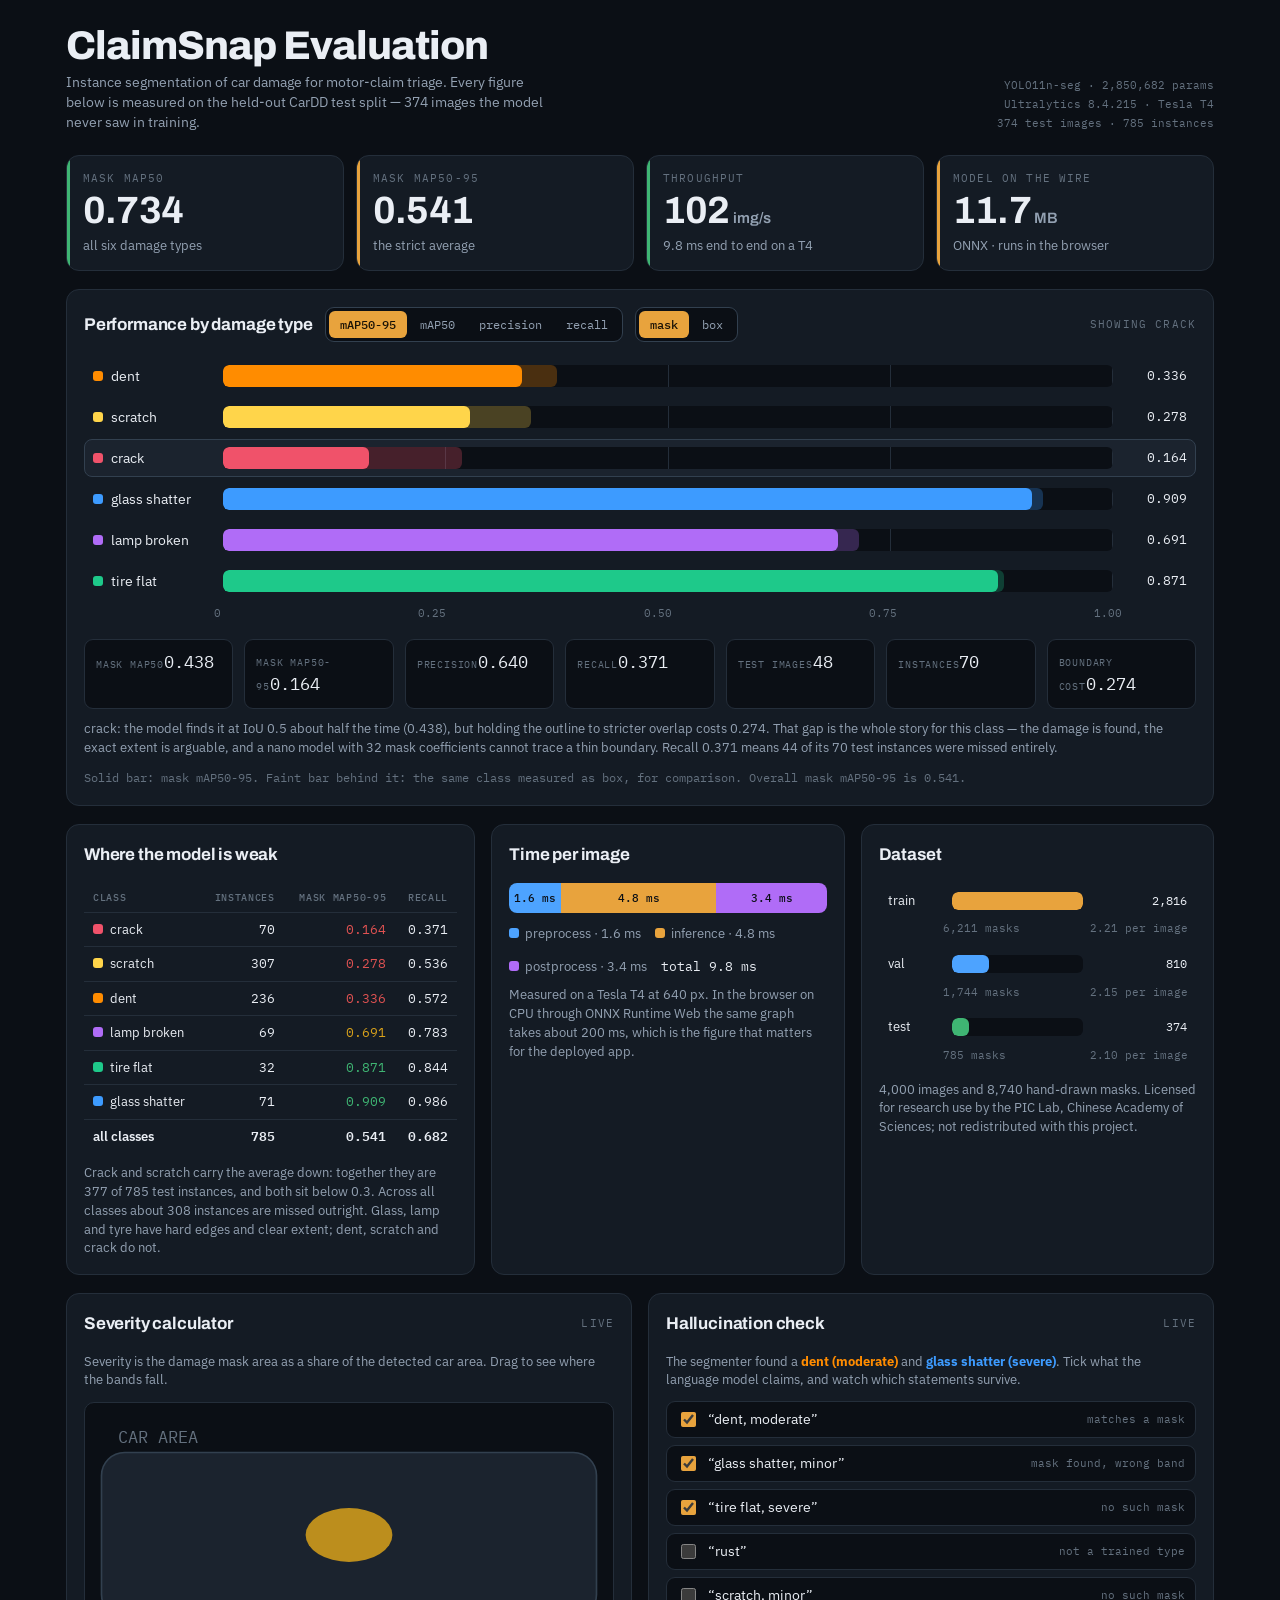
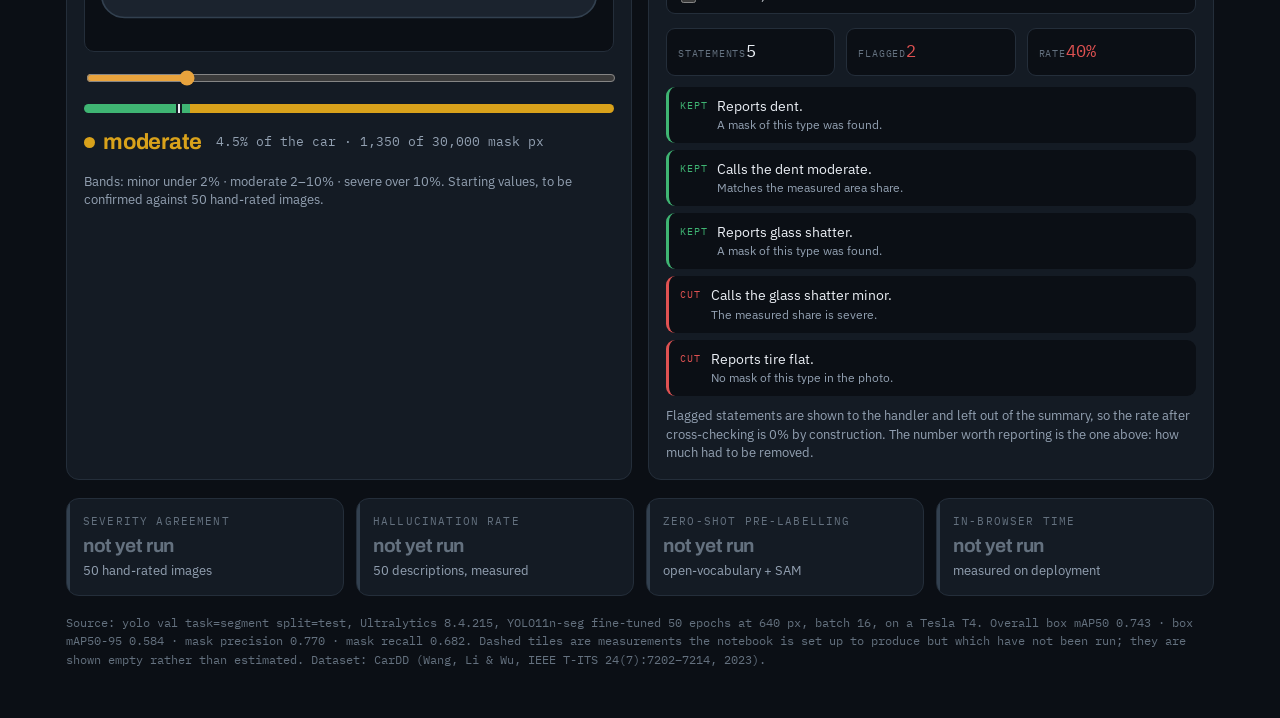
==== dashboard.html @ bcb932ba "Add ClaimSnap working dashboard: detect, measure, describe, verify Browser-only car-damage triage pr" ====
<!doctype html>
<html lang="en">
<head>
<meta charset="utf-8">
<meta name="viewport" content="width=device-width, initial-scale=1, viewport-fit=cover">
<title>ClaimSnap Evaluation</title>
<meta name="claude:viewport-fit-sides" content="cover">
<link rel="stylesheet" href="https://fonts.googleapis.com/css2?family=Archivo:wght@600;700;800&family=IBM+Plex+Sans:wght@400;500;600&family=IBM+Plex+Mono:wght@400;500&display=swap">
<style>
/* Layout: a dark instrument panel — summary tiles, then one large switchable
   chart, then the live tools; amber chrome, the app's six class colours for data. */
:root{
  color-scheme: dark;
  --bg:#0b0f15; --bg2:#141b24; --bg3:#1b232e; --bg4:#222c38;
  --ink:#eaeef4; --muted:#93a1b2; --faint:#64717f;
  --line:#242e3a; --line2:#32404f;
  --accent:#e8a33d; --accent2:#4da3ff;
  --ok:#3fb573; --warn:#d9a21b; --bad:#e05252;
  --dent:#ff8c00; --scratch:#ffd54a; --crack:#f0526a;
  --glass:#3d9bff; --lamp:#b06cf7; --tire:#1ec98a;
  --display:"Archivo","Helvetica Neue",Arial,sans-serif;
  --body:"IBM Plex Sans",-apple-system,BlinkMacSystemFont,"Segoe UI",sans-serif;
  --mono:"IBM Plex Mono",ui-monospace,"SF Mono",Menlo,monospace;
}
*{box-sizing:border-box}
[hidden]{display:none!important}
body{margin:0;background:var(--bg);color:var(--ink);font-family:var(--body);font-size:15px;line-height:1.5}
.wrap{max-width:1180px;margin:0 auto;
  padding-left:max(16px,env(safe-area-inset-left,0px));
  padding-right:max(16px,env(safe-area-inset-right,0px));
  padding-block:26px 48px}

header{display:flex;gap:16px;align-items:flex-end;flex-wrap:wrap;margin-bottom:22px}
h1{font-family:var(--display);font-weight:800;font-size:clamp(26px,4vw,40px);letter-spacing:-.025em;
   line-height:1.02;margin:0}
.sub{color:var(--muted);font-size:13.5px;margin:5px 0 0;max-width:62ch}
.stamp{margin-left:auto;font-family:var(--mono);font-size:11px;color:var(--faint);text-align:right;line-height:1.7}
h2{font-family:var(--display);font-weight:700;font-size:17px;letter-spacing:-.01em;margin:0}
h3{font-family:var(--display);font-weight:600;font-size:13.5px;margin:0}
p{margin:0}
.lbl{font-family:var(--mono);font-size:10.5px;letter-spacing:.11em;text-transform:uppercase;color:var(--faint)}

section{margin-bottom:18px}
.panel{background:var(--bg2);border:1px solid var(--line);border-radius:13px;padding:17px;min-width:0}
.head{display:flex;align-items:center;gap:12px;flex-wrap:wrap;margin-bottom:15px}
.head .lbl{margin-left:auto}

/* ---- tiles */
.tiles{display:grid;grid-template-columns:repeat(auto-fit,minmax(168px,1fr));gap:12px}
.tile{background:var(--bg2);border:1px solid var(--line);border-radius:13px;padding:15px 16px;
      display:flex;flex-direction:column;gap:6px;position:relative;overflow:hidden}
.tile::before{content:"";position:absolute;left:0;top:0;bottom:0;width:3px;background:var(--accent)}
.tile.good::before{background:var(--ok)} .tile.warn::before{background:var(--warn)}
.tile.pend::before{background:var(--line2)}
.tile .v{font-family:var(--display);font-weight:700;font-size:clamp(27px,3.6vw,38px);line-height:1;
         letter-spacing:-.02em;font-variant-numeric:tabular-nums}
.tile .v small{font-size:15px;font-weight:600;color:var(--muted);letter-spacing:0}
.tile .n{font-size:12.5px;color:var(--muted)}
.tile.pend .v{font-size:19px;color:var(--faint)}

/* ---- controls */
.seg{display:inline-flex;background:var(--bg);border:1px solid var(--line2);border-radius:9px;padding:3px;gap:2px}
.seg button{font-family:var(--mono);font-size:11.5px;color:var(--muted);background:none;border:0;
            padding:6px 11px;border-radius:6px;cursor:pointer;white-space:nowrap}
.seg button:hover{color:var(--ink)}
.seg button[aria-pressed="true"]{background:var(--accent);color:#1a1206;font-weight:500}
.seg button:focus-visible{outline:2px solid var(--accent2);outline-offset:1px}

/* ---- bar chart */
.chart{display:flex;flex-direction:column;gap:3px}
.row{display:grid;grid-template-columns:118px 1fr 62px;gap:12px;align-items:center;
     padding:7px 8px;border-radius:8px;cursor:pointer;border:1px solid transparent}
.row:hover{background:var(--bg3)}
.row[aria-selected="true"]{background:var(--bg3);border-color:var(--line2)}
.row:focus-visible{outline:2px solid var(--accent2);outline-offset:-1px}
.row .nm{display:flex;align-items:center;gap:8px;font-size:13.5px;min-width:0}
.sw{width:10px;height:10px;border-radius:3px;flex:none}
.track{height:22px;border-radius:6px;background:var(--bg);position:relative;overflow:hidden}
.fill{position:absolute;inset:0 auto 0 0;border-radius:6px;width:0;transition:width .65s cubic-bezier(.2,.8,.2,1)}
.ghost{position:absolute;inset:0 auto 0 0;border-radius:6px;width:0;opacity:.26;transition:width .65s cubic-bezier(.2,.8,.2,1)}
.row .val{font-family:var(--mono);font-size:13px;text-align:right;font-variant-numeric:tabular-nums}
.axis{display:grid;grid-template-columns:118px 1fr 62px;gap:12px;margin-top:6px}
.ticks{display:flex;justify-content:space-between;font-family:var(--mono);font-size:10.5px;color:var(--faint)}
.gridlines{position:absolute;inset:0;display:flex;justify-content:space-between;pointer-events:none}
.gridlines i{width:1px;background:var(--line)}

/* ---- detail */
.detail{display:grid;grid-template-columns:repeat(auto-fit,minmax(120px,1fr));gap:11px;margin-top:4px}
.kv{background:var(--bg);border:1px solid var(--line);border-radius:9px;padding:10px 11px;min-width:0}
.kv .k{font-family:var(--mono);font-size:10px;letter-spacing:.08em;text-transform:uppercase;color:var(--faint)}
.kv .v{font-family:var(--mono);font-size:17px;font-variant-numeric:tabular-nums;margin-top:3px}

.two{display:grid;grid-template-columns:1fr 1fr;gap:16px}
.three{display:grid;grid-template-columns:1.1fr .95fr .95fr;gap:16px}

/* ---- stacked speed bar */
.stack{display:flex;height:30px;border-radius:8px;overflow:hidden;background:var(--bg)}
.stack div{display:flex;align-items:center;justify-content:center;font-family:var(--mono);font-size:11px;
           color:#0b0f15;font-weight:500;min-width:0;overflow:hidden;white-space:nowrap}
.legend{display:flex;gap:14px;flex-wrap:wrap;margin-top:11px;font-size:12.5px;color:var(--muted)}
.legend span{display:flex;align-items:center;gap:6px}

/* ---- severity tool */
.sev-wrap{display:flex;flex-direction:column;gap:13px}
input[type=range]{width:100%;accent-color:var(--accent);height:22px}
.band{display:inline-flex;align-items:center;gap:8px;font-family:var(--display);font-weight:700;
      font-size:22px;letter-spacing:-.01em}
.dot{width:11px;height:11px;border-radius:50%}
.sevbar{display:flex;height:9px;border-radius:5px;overflow:hidden;background:var(--bg);position:relative}
.sevbar i{display:block;height:100%}
.marker{position:absolute;top:-4px;width:2px;height:17px;background:var(--ink);border-radius:1px;
        transition:left .18s;box-shadow:0 0 0 2px var(--bg2)}

/* ---- cross-check tool */
.claim{display:flex;gap:10px;align-items:flex-start;padding:9px 11px;border-radius:9px;
       background:var(--bg);border-left:3px solid var(--line2);font-size:13.5px}
.claim.ok{border-left-color:var(--ok)} .claim.flag{border-left-color:var(--bad)}
.claim .tg{font-family:var(--mono);font-size:9.5px;letter-spacing:.09em;text-transform:uppercase;
           padding-top:3px;white-space:nowrap}
.claim.ok .tg{color:var(--ok)} .claim.flag .tg{color:var(--bad)}
.claim .why{color:var(--muted);font-size:12px;display:block}
.toggles{display:flex;flex-direction:column;gap:7px}
.tg-row{display:flex;align-items:center;gap:9px;font-size:13.5px;padding:7px 10px;background:var(--bg);
        border:1px solid var(--line);border-radius:9px;cursor:pointer}
.tg-row:hover{border-color:var(--line2)}
.tg-row input{accent-color:var(--accent);width:15px;height:15px;flex:none}
.tg-row .mt{font-family:var(--mono);font-size:11px;color:var(--faint);margin-left:auto;white-space:nowrap}

.src{font-size:11.5px;color:var(--faint);font-family:var(--mono);line-height:1.65;margin-top:13px}
.note{font-size:12.5px;color:var(--muted);margin-top:10px}
table{width:100%;border-collapse:collapse;font-size:13px}
th,td{text-align:right;padding:7px 9px;border-bottom:1px solid var(--line);font-variant-numeric:tabular-nums}
th:first-child,td:first-child{text-align:left}
th{font-family:var(--mono);font-size:10px;letter-spacing:.07em;text-transform:uppercase;color:var(--faint);
   font-weight:500}
td.m{font-family:var(--mono)}
tr.tot td{border-bottom:0;border-top:1px solid var(--line2);font-weight:600}

@media (max-width:900px){
  .two,.three{grid-template-columns:1fr}
  .row,.axis{grid-template-columns:96px 1fr 54px}
}
@media (prefers-reduced-motion:reduce){*{transition-duration:.01ms!important}}
</style>

</head>
<body>

<div class="wrap">

<header>
  <div>
    <h1>ClaimSnap Evaluation</h1>
    <p class="sub">Instance segmentation of car damage for motor-claim triage. Every figure below is measured
      on the held-out CarDD test split — 374 images the model never saw in training.</p>
  </div>
  <div class="stamp">YOLO11n-seg · 2,850,682 params<br>Ultralytics 8.4.215 · Tesla T4<br>374 test images · 785 instances</div>
</header>

<!-- headline ------------------------------------------------------------ -->
<section class="tiles">
  <div class="tile good"><span class="lbl">Mask mAP50</span><span class="v">0.734</span>
    <span class="n">all six damage types</span></div>
  <div class="tile"><span class="lbl">Mask mAP50-95</span><span class="v">0.541</span>
    <span class="n">the strict average</span></div>
  <div class="tile good"><span class="lbl">Throughput</span><span class="v">102<small> img/s</small></span>
    <span class="n">9.8 ms end to end on a T4</span></div>
  <div class="tile"><span class="lbl">Model on the wire</span><span class="v">11.7<small> MB</small></span>
    <span class="n">ONNX · runs in the browser</span></div>
</section>

<!-- main chart ----------------------------------------------------------- -->
<section class="panel">
  <div class="head">
    <h2>Performance by damage type</h2>
    <div class="seg" id="metricSeg" role="group" aria-label="Metric">
      <button data-m="ap" aria-pressed="true">mAP50-95</button>
      <button data-m="ap50" aria-pressed="false">mAP50</button>
      <button data-m="p" aria-pressed="false">precision</button>
      <button data-m="r" aria-pressed="false">recall</button>
    </div>
    <div class="seg" id="taskSeg" role="group" aria-label="Task">
      <button data-t="mask" aria-pressed="true">mask</button>
      <button data-t="box" aria-pressed="false">box</button>
    </div>
    <span class="lbl" id="chartHint">click a class for detail</span>
  </div>

  <div class="chart" id="chart"></div>
  <div class="axis">
    <span></span>
    <div class="ticks"><span>0</span><span>0.25</span><span>0.50</span><span>0.75</span><span>1.00</span></div>
    <span></span>
  </div>

  <div id="detail" style="margin-top:17px"></div>
  <p class="src" id="chartSrc"></p>
</section>

<!-- split + speed -------------------------------------------------------- -->
<section class="three">
  <div class="panel">
    <div class="head"><h2>Where the model is weak</h2></div>
    <table>
      <thead><tr><th>class</th><th>instances</th><th>mask mAP50-95</th><th>recall</th></tr></thead>
      <tbody id="weakTable"></tbody>
    </table>
    <p class="note" id="weakNote"></p>
  </div>

  <div class="panel">
    <div class="head"><h2>Time per image</h2></div>
    <div class="stack" id="speedStack"></div>
    <div class="legend" id="speedLegend"></div>
    <p class="note">Measured on a Tesla T4 at 640 px. In the browser on CPU through ONNX Runtime Web the same
      graph takes about 200 ms, which is the figure that matters for the deployed app.</p>
  </div>

  <div class="panel">
    <div class="head"><h2>Dataset</h2></div>
    <div class="chart" id="splitChart"></div>
    <p class="note">4,000 images and 8,740 hand-drawn masks. Licensed for research use by the PIC Lab,
      Chinese Academy of Sciences; not redistributed with this project.</p>
  </div>
</section>

<!-- live tools ----------------------------------------------------------- -->
<section class="two">
  <div class="panel">
    <div class="head"><h2>Severity calculator</h2><span class="lbl">live</span></div>
    <div class="sev-wrap">
      <p class="note" style="margin:0">Severity is the damage mask area as a share of the detected car area.
        Drag to see where the bands fall.</p>
      <svg viewBox="0 0 320 150" style="width:100%;height:auto;background:var(--bg);border-radius:10px;
           border:1px solid var(--line)" role="img" aria-label="Damage area against car area">
        <rect x="10" y="30" width="300" height="100" rx="14" fill="#1b232e" stroke="#32404f"/>
        <text x="20" y="24" font-family="IBM Plex Mono, monospace" font-size="10" fill="#64717f">CAR AREA</text>
        <ellipse id="sevBlob" cx="160" cy="80" rx="10" ry="6" fill="#ff8c00" opacity=".85"/>
      </svg>
      <input type="range" id="sevRange" min="0" max="250" value="45" step="1"
             aria-label="Damage share of car area, tenths of a percent">
      <div class="sevbar">
        <i style="width:20%;background:var(--ok)"></i>
        <i style="width:80%;background:var(--warn)"></i>
        <i style="width:0;background:var(--bad)" id="sevSevere"></i>
        <span class="marker" id="sevMarker"></span>
      </div>
      <div style="display:flex;align-items:center;gap:14px;flex-wrap:wrap">
        <span class="band" id="sevBand"></span>
        <span class="lbl" id="sevPct" style="font-size:13px;color:var(--muted);letter-spacing:0;text-transform:none"></span>
      </div>
      <p class="note" style="margin:0">Bands: minor under 2% · moderate 2–10% · severe over 10%. Starting
        values, to be confirmed against 50 hand-rated images.</p>
    </div>
  </div>

  <div class="panel">
    <div class="head"><h2>Hallucination check</h2><span class="lbl">live</span></div>
    <p class="note" style="margin:0 0 12px">The segmenter found a <strong style="color:var(--dent)">dent
      (moderate)</strong> and <strong style="color:var(--glass)">glass shatter (severe)</strong>. Tick what
      the language model claims, and watch which statements survive.</p>
    <div class="toggles" id="claimToggles"></div>
    <div style="display:flex;gap:11px;margin:14px 0 11px;flex-wrap:wrap">
      <div class="kv" style="flex:1"><span class="k">statements</span><span class="v" id="ccTotal">0</span></div>
      <div class="kv" style="flex:1"><span class="k">flagged</span><span class="v" id="ccFlag" style="color:var(--bad)">0</span></div>
      <div class="kv" style="flex:1"><span class="k">rate</span><span class="v" id="ccRate">0%</span></div>
    </div>
    <div class="toggles" id="ccOut"></div>
    <p class="note">Flagged statements are shown to the handler and left out of the summary, so the rate after
      cross-checking is 0% by construction. The number worth reporting is the one above: how much had to be
      removed.</p>
  </div>
</section>

<!-- still open ----------------------------------------------------------- -->
<section class="tiles">
  <div class="tile pend"><span class="lbl">Severity agreement</span><span class="v">not yet run</span>
    <span class="n">50 hand-rated images</span></div>
  <div class="tile pend"><span class="lbl">Hallucination rate</span><span class="v">not yet run</span>
    <span class="n">50 descriptions, measured</span></div>
  <div class="tile pend"><span class="lbl">Zero-shot pre-labelling</span><span class="v">not yet run</span>
    <span class="n">open-vocabulary + SAM</span></div>
  <div class="tile pend"><span class="lbl">In-browser time</span><span class="v">not yet run</span>
    <span class="n">measured on deployment</span></div>
</section>

<p class="src">Source: <span class="m">yolo val task=segment split=test</span>, Ultralytics 8.4.215,
  YOLO11n-seg fine-tuned 50 epochs at 640 px, batch 16, on a Tesla T4. Overall box mAP50 0.743 ·
  box mAP50-95 0.584 · mask precision 0.770 · mask recall 0.682. Dashed tiles are measurements the
  notebook is set up to produce but which have not been run; they are shown empty rather than estimated.
  Dataset: CarDD (Wang, Li &amp; Wu, IEEE T-ITS 24(7):7202–7214, 2023).</p>

</div>

<script>
/* ------------------------------------------------------------- measured data */
const C = [
  { n:'dent',          c:'--dent',    img:157, inst:236,
    mask:{ap:0.336,ap50:0.638,p:0.692,r:0.572}, box:{ap:0.375,ap50:0.635,p:0.687,r:0.568} },
  { n:'scratch',       c:'--scratch', img:183, inst:307,
    mask:{ap:0.278,ap50:0.592,p:0.644,r:0.536}, box:{ap:0.346,ap50:0.611,p:0.652,r:0.542} },
  { n:'crack',         c:'--crack',   img:48,  inst:70,
    mask:{ap:0.164,ap50:0.438,p:0.640,r:0.371}, box:{ap:0.269,ap50:0.452,p:0.656,r:0.381} },
  { n:'glass shatter', c:'--glass',   img:71,  inst:71,
    mask:{ap:0.909,ap50:0.991,p:0.928,r:0.986}, box:{ap:0.921,ap50:0.991,p:0.928,r:0.986} },
  { n:'lamp broken',   c:'--lamp',    img:65,  inst:69,
    mask:{ap:0.691,ap50:0.851,p:0.801,r:0.783}, box:{ap:0.715,ap50:0.851,p:0.801,r:0.783} },
  { n:'tire flat',     c:'--tire',    img:31,  inst:32,
    mask:{ap:0.871,ap50:0.895,p:0.916,r:0.844}, box:{ap:0.877,ap50:0.920,p:0.916,r:0.844} },
];
const ALL = { mask:{ap:0.541,ap50:0.734,p:0.770,r:0.682}, box:{ap:0.584,ap50:0.743,p:0.773,r:0.684} };
const LABEL = { ap:'mAP50-95', ap50:'mAP50', p:'precision', r:'recall' };
const col = c => getComputedStyle(document.documentElement).getPropertyValue(c).trim() || '#888';

let metric = 'ap', task = 'mask', picked = null;

/* ------------------------------------------------------------- main chart */
const chart = document.getElementById('chart');
chart.innerHTML = C.map((c, i) => `
  <div class="row" role="button" tabindex="0" data-i="${i}" aria-selected="false">
    <span class="nm"><i class="sw" style="background:var(${c.c})"></i>${c.n}</span>
    <div class="track">
      <div class="gridlines"><i></i><i></i><i></i><i></i><i></i></div>
      <div class="ghost" data-k="ghost" style="background:var(${c.c})"></div>
      <div class="fill" data-k="fill" style="background:var(${c.c})"></div>
    </div>
    <span class="val" data-k="val"></span>
  </div>`).join('');

function drawChart() {
  [...chart.children].forEach((row, i) => {
    const c = C[i];
    const v = c[task][metric];
    const other = c[task === 'mask' ? 'box' : 'mask'][metric];
    row.querySelector('[data-k=fill]').style.width = (v * 100) + '%';
    row.querySelector('[data-k=ghost]').style.width = (other * 100) + '%';
    row.querySelector('[data-k=val]').textContent = v.toFixed(3);
  });
  document.getElementById('chartSrc').textContent =
    `Solid bar: ${task} ${LABEL[metric]}. Faint bar behind it: the same class measured as ` +
    `${task === 'mask' ? 'box' : 'mask'}, for comparison. Overall ${task} ${LABEL[metric]} is ` +
    `${ALL[task][metric].toFixed(3)}.`;
}

document.getElementById('metricSeg').onclick = e => {
  const b = e.target.closest('button'); if (!b) return;
  metric = b.dataset.m;
  [...e.currentTarget.children].forEach(x => x.setAttribute('aria-pressed', String(x === b)));
  drawChart(); if (picked !== null) showDetail(picked);
};
document.getElementById('taskSeg').onclick = e => {
  const b = e.target.closest('button'); if (!b) return;
  task = b.dataset.t;
  [...e.currentTarget.children].forEach(x => x.setAttribute('aria-pressed', String(x === b)));
  drawChart(); if (picked !== null) showDetail(picked);
};

/* ------------------------------------------------------------- class detail */
function showDetail(i) {
  picked = i;
  const c = C[i];
  [...chart.children].forEach((r, k) => r.setAttribute('aria-selected', String(k === i)));
  document.getElementById('chartHint').textContent = 'showing ' + c.n;

  const gap = (c.mask.ap50 - c.mask.ap);
  document.getElementById('detail').innerHTML = `
    <div class="detail">
      <div class="kv"><span class="k">mask mAP50</span><span class="v">${c.mask.ap50.toFixed(3)}</span></div>
      <div class="kv"><span class="k">mask mAP50-95</span><span class="v">${c.mask.ap.toFixed(3)}</span></div>
      <div class="kv"><span class="k">precision</span><span class="v">${c.mask.p.toFixed(3)}</span></div>
      <div class="kv"><span class="k">recall</span><span class="v">${c.mask.r.toFixed(3)}</span></div>
      <div class="kv"><span class="k">test images</span><span class="v">${c.img}</span></div>
      <div class="kv"><span class="k">instances</span><span class="v">${c.inst}</span></div>
      <div class="kv"><span class="k">boundary cost</span><span class="v">${gap.toFixed(3)}</span></div>
    </div>
    <p class="note">${note(c, gap)}</p>`;
}
function note(c, gap) {
  const hard = c.mask.ap < 0.4;
  return `${c.n}: the model finds it at IoU 0.5 ${c.mask.ap50 >= 0.85 ? 'almost always' :
    c.mask.ap50 >= 0.6 ? 'reliably' : 'about half the time'} (${c.mask.ap50.toFixed(3)}), but holding the
    outline to stricter overlap costs ${gap.toFixed(3)}. ` +
    (hard
      ? `That gap is the whole story for this class — the damage is found, the exact extent is arguable, and
         a nano model with 32 mask coefficients cannot trace a thin boundary.`
      : `A tight, agreed boundary keeps the strict score high.`) +
    ` Recall ${c.mask.r.toFixed(3)} means ${Math.round((1 - c.mask.r) * c.inst)} of its ${c.inst} test
      instances were missed entirely.`;
}
chart.addEventListener('click', e => {
  const r = e.target.closest('.row'); if (r) showDetail(+r.dataset.i);
});
chart.addEventListener('keydown', e => {
  if (e.key !== 'Enter' && e.key !== ' ') return;
  const r = e.target.closest('.row'); if (r) { showDetail(+r.dataset.i); e.preventDefault(); }
});

/* ------------------------------------------------------------- weak table */
const ranked = [...C].sort((a, b) => a.mask.ap - b.mask.ap);
document.getElementById('weakTable').innerHTML = ranked.map(c => `
  <tr><td><i class="sw" style="background:var(${c.c});display:inline-block;margin-right:7px"></i>${c.n}</td>
    <td class="m">${c.inst}</td>
    <td class="m" style="color:${c.mask.ap < 0.4 ? 'var(--bad)' : c.mask.ap < 0.7 ? 'var(--warn)' : 'var(--ok)'}">
      ${c.mask.ap.toFixed(3)}</td>
    <td class="m">${c.mask.r.toFixed(3)}</td></tr>`).join('') +
  `<tr class="tot"><td>all classes</td><td class="m">785</td><td class="m">0.541</td><td class="m">0.682</td></tr>`;

const missed = C.reduce((s, c) => s + (1 - c.mask.r) * c.inst, 0);
document.getElementById('weakNote').textContent =
  `Crack and scratch carry the average down: together they are ${C[1].inst + C[2].inst} of 785 test ` +
  `instances, and both sit below 0.3. Across all classes about ${Math.round(missed)} instances are missed ` +
  `outright. Glass, lamp and tyre have hard edges and clear extent; dent, scratch and crack do not.`;

/* ------------------------------------------------------------- speed */
const SPEED = [['preprocess', 1.6, '--accent2'], ['inference', 4.8, '--accent'], ['postprocess', 3.4, '--lamp']];
const totalMs = SPEED.reduce((s, x) => s + x[1], 0);
document.getElementById('speedStack').innerHTML = SPEED.map(([n, ms, c]) =>
  `<div style="width:${ms / totalMs * 100}%;background:var(${c})" title="${n} ${ms} ms">${ms} ms</div>`).join('');
document.getElementById('speedLegend').innerHTML = SPEED.map(([n, ms, c]) =>
  `<span><i class="sw" style="background:var(${c})"></i>${n} · ${ms} ms</span>`).join('') +
  `<span style="color:var(--ink);font-family:var(--mono)">total ${totalMs.toFixed(1)} ms</span>`;

/* ------------------------------------------------------------- dataset split */
const SPLIT = [['train', 2816, 6211, '--accent'], ['val', 810, 1744, '--accent2'], ['test', 374, 785, '--ok']];
document.getElementById('splitChart').innerHTML = SPLIT.map(([n, img, inst, c]) => `
  <div class="row" style="cursor:default;grid-template-columns:52px 1fr 92px">
    <span class="nm" style="font-size:13px">${n}</span>
    <div class="track" style="height:18px">
      <div class="fill" style="width:${img / 2816 * 100}%;background:var(${c})"></div>
    </div>
    <span class="val" style="font-size:12px">${img.toLocaleString()}</span>
  </div>
  <div style="display:flex;justify-content:space-between;font-family:var(--mono);font-size:10.5px;
       color:var(--faint);padding:0 8px 6px 64px"><span>${inst.toLocaleString()} masks</span>
       <span>${(inst / img).toFixed(2)} per image</span></div>`).join('');

/* ------------------------------------------------------------- severity tool */
const range = document.getElementById('sevRange');
const blob = document.getElementById('sevBlob');
function band(p) { return p < 2 ? 'minor' : p < 10 ? 'moderate' : 'severe'; }
function sevColour(b) { return b === 'minor' ? 'var(--ok)' : b === 'moderate' ? 'var(--warn)' : 'var(--bad)'; }
function updateSev() {
  const p = +range.value / 10;                     // 0.0 – 25.0 %
  const b = band(p);
  // The blob's AREA is the share of the car rectangle, so the picture cannot lie about the number.
  const carArea = 300 * 100;
  const rx = Math.sqrt((p / 100) * carArea / (Math.PI * 0.62));
  blob.setAttribute('rx', Math.max(2, Math.min(148, rx)).toFixed(1));
  blob.setAttribute('ry', Math.max(1.4, Math.min(49, rx * 0.62)).toFixed(1));
  blob.setAttribute('fill', b === 'minor' ? col('--ok') : b === 'moderate' ? col('--warn') : col('--bad'));
  document.getElementById('sevBand').innerHTML =
    `<i class="dot" style="background:${sevColour(b)}"></i><span style="color:${sevColour(b)}">${b}</span>`;
  document.getElementById('sevPct').textContent =
    `${p.toFixed(1)}% of the car · ${Math.round(p / 100 * carArea).toLocaleString()} of 30,000 mask px`;
  document.getElementById('sevMarker').style.left = `calc(${Math.min(100, p / 25 * 100)}% - 1px)`;
  document.getElementById('sevSevere').style.width = '0';
}
range.oninput = updateSev;

/* ------------------------------------------------------------- cross-check tool */
const DETECTED = { 'dent': 'moderate', 'glass shatter': 'severe' };
const CLAIMS = [
  { id:'c1', t:'dent',          s:'moderate', on:true,  w:'matches a mask' },
  { id:'c2', t:'glass shatter', s:'minor',    on:true,  w:'mask found, wrong band' },
  { id:'c3', t:'tire flat',     s:'severe',   on:true,  w:'no such mask' },
  { id:'c4', t:'rust',          s:null,       on:false, w:'not a trained type' },
  { id:'c5', t:'scratch',       s:'minor',    on:false, w:'no such mask' },
];
document.getElementById('claimToggles').innerHTML = CLAIMS.map(c => `
  <label class="tg-row"><input type="checkbox" id="${c.id}" ${c.on ? 'checked' : ''}>
    <span>“${c.t}${c.s ? ', ' + c.s : ''}”</span><span class="mt">${c.w}</span></label>`).join('');

function runCrossCheck() {
  const statements = [];
  for (const c of CLAIMS) {
    if (!document.getElementById(c.id).checked) continue;
    const known = Object.prototype.hasOwnProperty.call(DETECTED, c.t);
    if (!(c.t in DETECTED) && !['dent','scratch','crack','glass shatter','lamp broken','tire flat'].includes(c.t)) {
      statements.push([false, `Reports “${c.t}”.`, 'Not one of the six trained damage types.']);
      continue;
    }
    if (!known) {
      statements.push([false, `Reports ${c.t}.`, 'No mask of this type in the photo.']);
      continue;
    }
    statements.push([true, `Reports ${c.t}.`, 'A mask of this type was found.']);
    if (c.s) {
      const ok = c.s === DETECTED[c.t];
      statements.push([ok, `Calls the ${c.t} ${c.s}.`,
        ok ? 'Matches the measured area share.' : `The measured share is ${DETECTED[c.t]}.`]);
    }
  }
  const total = statements.length;
  const flagged = statements.filter(s => !s[0]).length;
  document.getElementById('ccTotal').textContent = total;
  document.getElementById('ccFlag').textContent = flagged;
  document.getElementById('ccRate').textContent = total ? Math.round(flagged / total * 100) + '%' : '—';
  document.getElementById('ccRate').style.color =
    !total ? 'var(--faint)' : flagged / total > 0.33 ? 'var(--bad)' : flagged ? 'var(--warn)' : 'var(--ok)';
  document.getElementById('ccOut').innerHTML = total
    ? statements.map(([ok, text, why]) => `
        <div class="claim ${ok ? 'ok' : 'flag'}">
          <span class="tg">${ok ? 'kept' : 'cut'}</span>
          <span>${text}<span class="why">${why}</span></span></div>`).join('')
    : `<p class="note" style="margin:0">Nothing claimed, nothing to check.</p>`;
}
document.getElementById('claimToggles').onchange = runCrossCheck;

/* ------------------------------------------------------------- boot */
drawChart();
showDetail(2);          // crack: the class the evaluation section is really about
updateSev();
runCrossCheck();
</script>

</body>
</html>
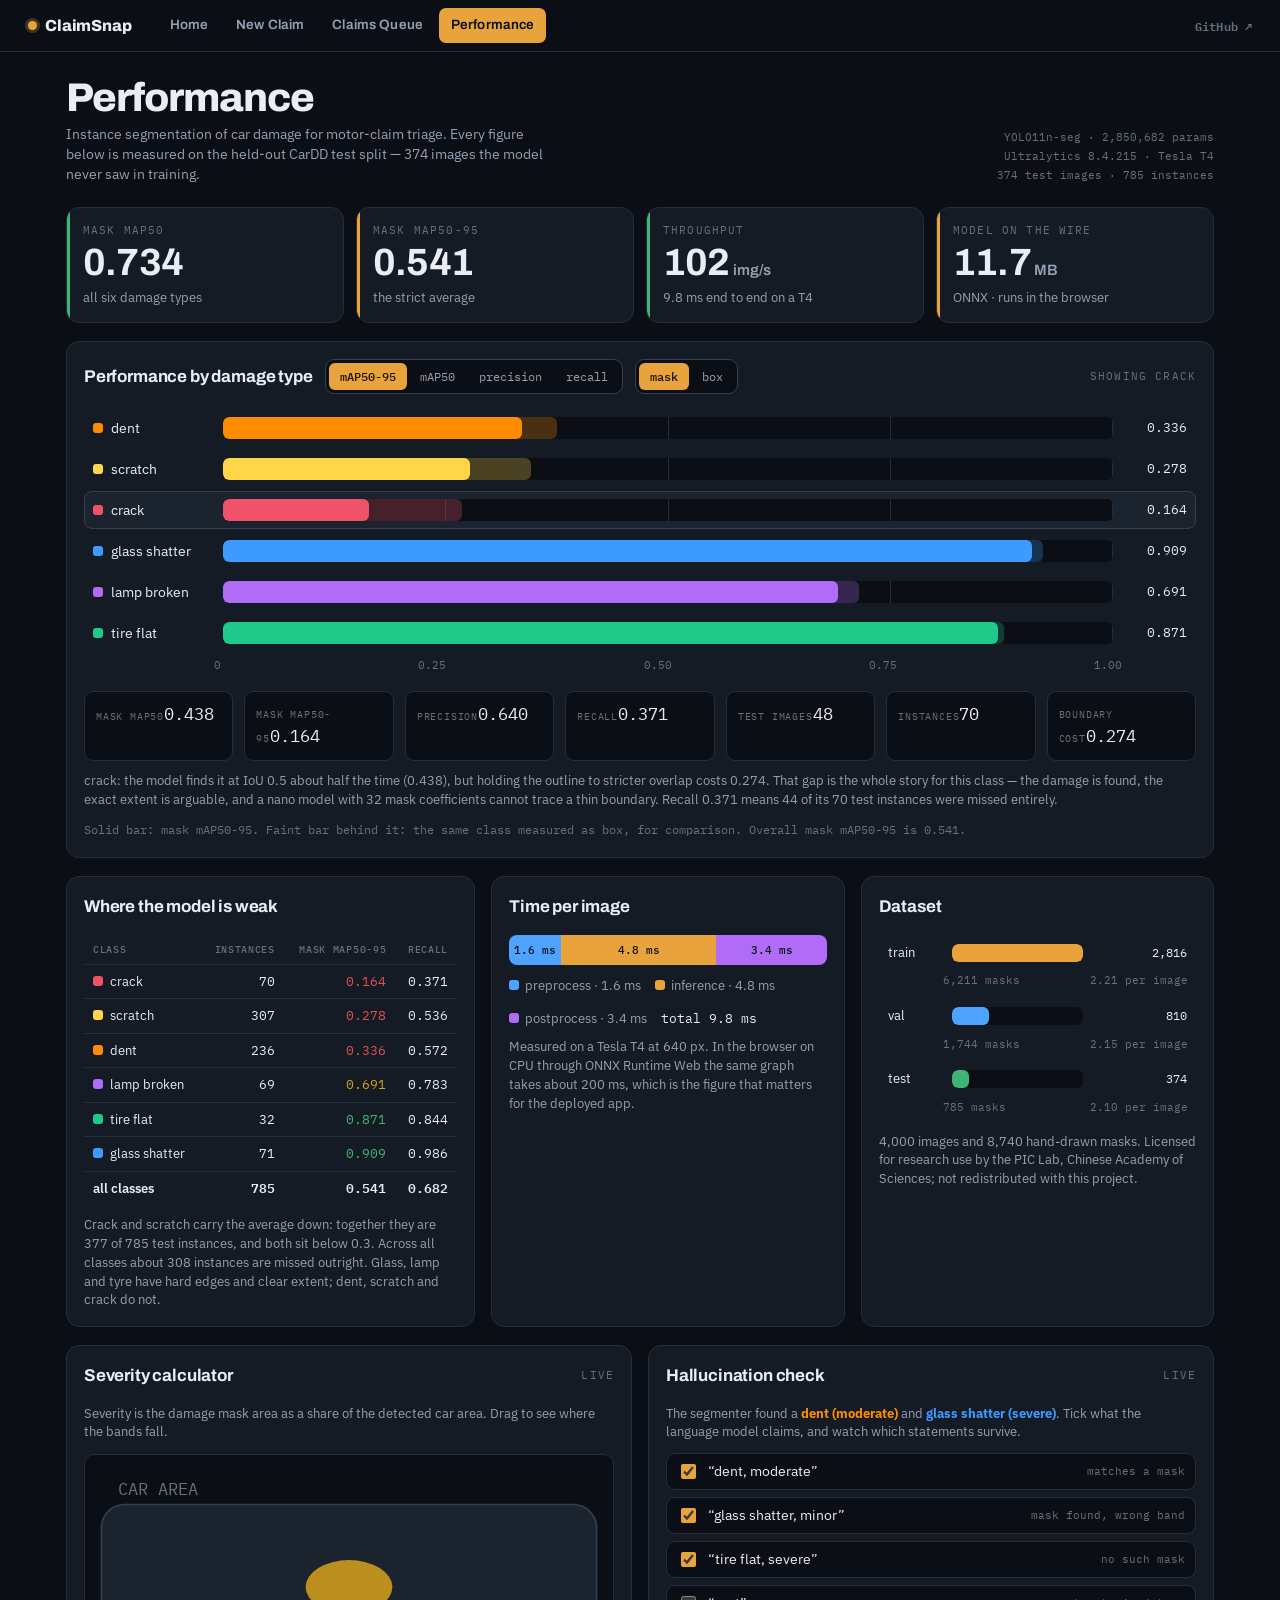
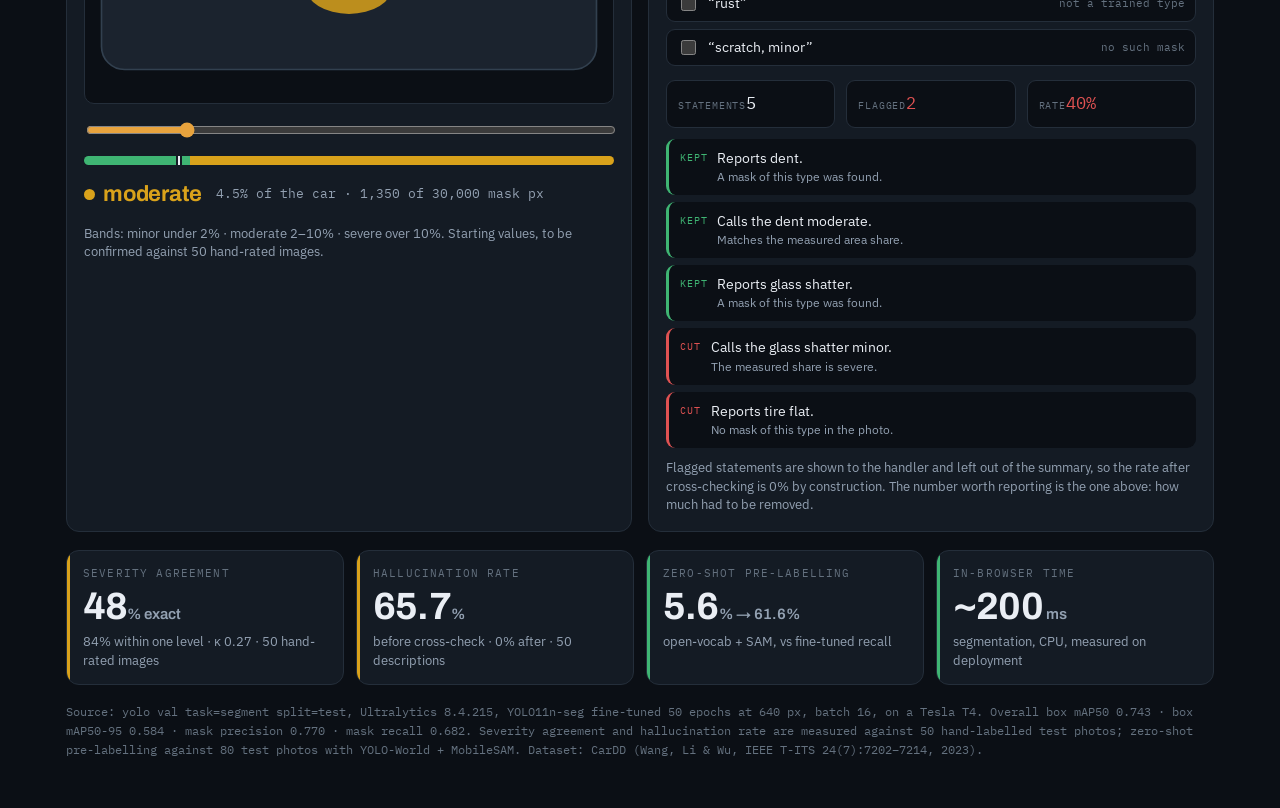
==== commit 10539ccb: "Turn the prototype into a product: landing page, claims queue, live results - New branded landing pa" ====
--- a/dashboard.html
+++ b/dashboard.html
@@ -3,7 +3,7 @@
 <head>
 <meta charset="utf-8">
 <meta name="viewport" content="width=device-width, initial-scale=1, viewport-fit=cover">
-<title>ClaimSnap Evaluation</title>
+<title>ClaimSnap — Performance</title>
 <meta name="claude:viewport-fit-sides" content="cover">
 <link rel="stylesheet" href="https://fonts.googleapis.com/css2?family=Archivo:wght@600;700;800&family=IBM+Plex+Sans:wght@400;500;600&family=IBM+Plex+Mono:wght@400;500&display=swap">
 <style>
@@ -145,12 +145,13 @@
 
 </head>
 <body>
+<script src="nav.js"></script>
 
 <div class="wrap">
 
 <header>
   <div>
-    <h1>ClaimSnap Evaluation</h1>
+    <h1>Performance</h1>
     <p class="sub">Instance segmentation of car damage for motor-claim triage. Every figure below is measured
       on the held-out CarDD test split — 374 images the model never saw in training.</p>
   </div>
@@ -272,23 +273,23 @@
   </div>
 </section>
 
-<!-- still open ----------------------------------------------------------- -->
+<!-- now measured -------------------------------------------------------- -->
 <section class="tiles">
-  <div class="tile pend"><span class="lbl">Severity agreement</span><span class="v">not yet run</span>
-    <span class="n">50 hand-rated images</span></div>
-  <div class="tile pend"><span class="lbl">Hallucination rate</span><span class="v">not yet run</span>
-    <span class="n">50 descriptions, measured</span></div>
-  <div class="tile pend"><span class="lbl">Zero-shot pre-labelling</span><span class="v">not yet run</span>
-    <span class="n">open-vocabulary + SAM</span></div>
-  <div class="tile pend"><span class="lbl">In-browser time</span><span class="v">not yet run</span>
-    <span class="n">measured on deployment</span></div>
+  <div class="tile warn"><span class="lbl">Severity agreement</span><span class="v">48<small>% exact</small></span>
+    <span class="n">84% within one level · κ 0.27 · 50 hand-rated images</span></div>
+  <div class="tile warn"><span class="lbl">Hallucination rate</span><span class="v">65.7<small>%</small></span>
+    <span class="n">before cross-check · 0% after · 50 descriptions</span></div>
+  <div class="tile good"><span class="lbl">Zero-shot pre-labelling</span><span class="v">5.6<small>% → 61.6%</small></span>
+    <span class="n">open-vocab + SAM, vs fine-tuned recall</span></div>
+  <div class="tile good"><span class="lbl">In-browser time</span><span class="v">~200<small> ms</small></span>
+    <span class="n">segmentation, CPU, measured on deployment</span></div>
 </section>
 
 <p class="src">Source: <span class="m">yolo val task=segment split=test</span>, Ultralytics 8.4.215,
   YOLO11n-seg fine-tuned 50 epochs at 640 px, batch 16, on a Tesla T4. Overall box mAP50 0.743 ·
-  box mAP50-95 0.584 · mask precision 0.770 · mask recall 0.682. Dashed tiles are measurements the
-  notebook is set up to produce but which have not been run; they are shown empty rather than estimated.
-  Dataset: CarDD (Wang, Li &amp; Wu, IEEE T-ITS 24(7):7202–7214, 2023).</p>
+  box mAP50-95 0.584 · mask precision 0.770 · mask recall 0.682. Severity agreement and hallucination
+  rate are measured against 50 hand-labelled test photos; zero-shot pre-labelling against 80 test
+  photos with YOLO-World + MobileSAM. Dataset: CarDD (Wang, Li &amp; Wu, IEEE T-ITS 24(7):7202–7214, 2023).</p>
 
 </div>
 
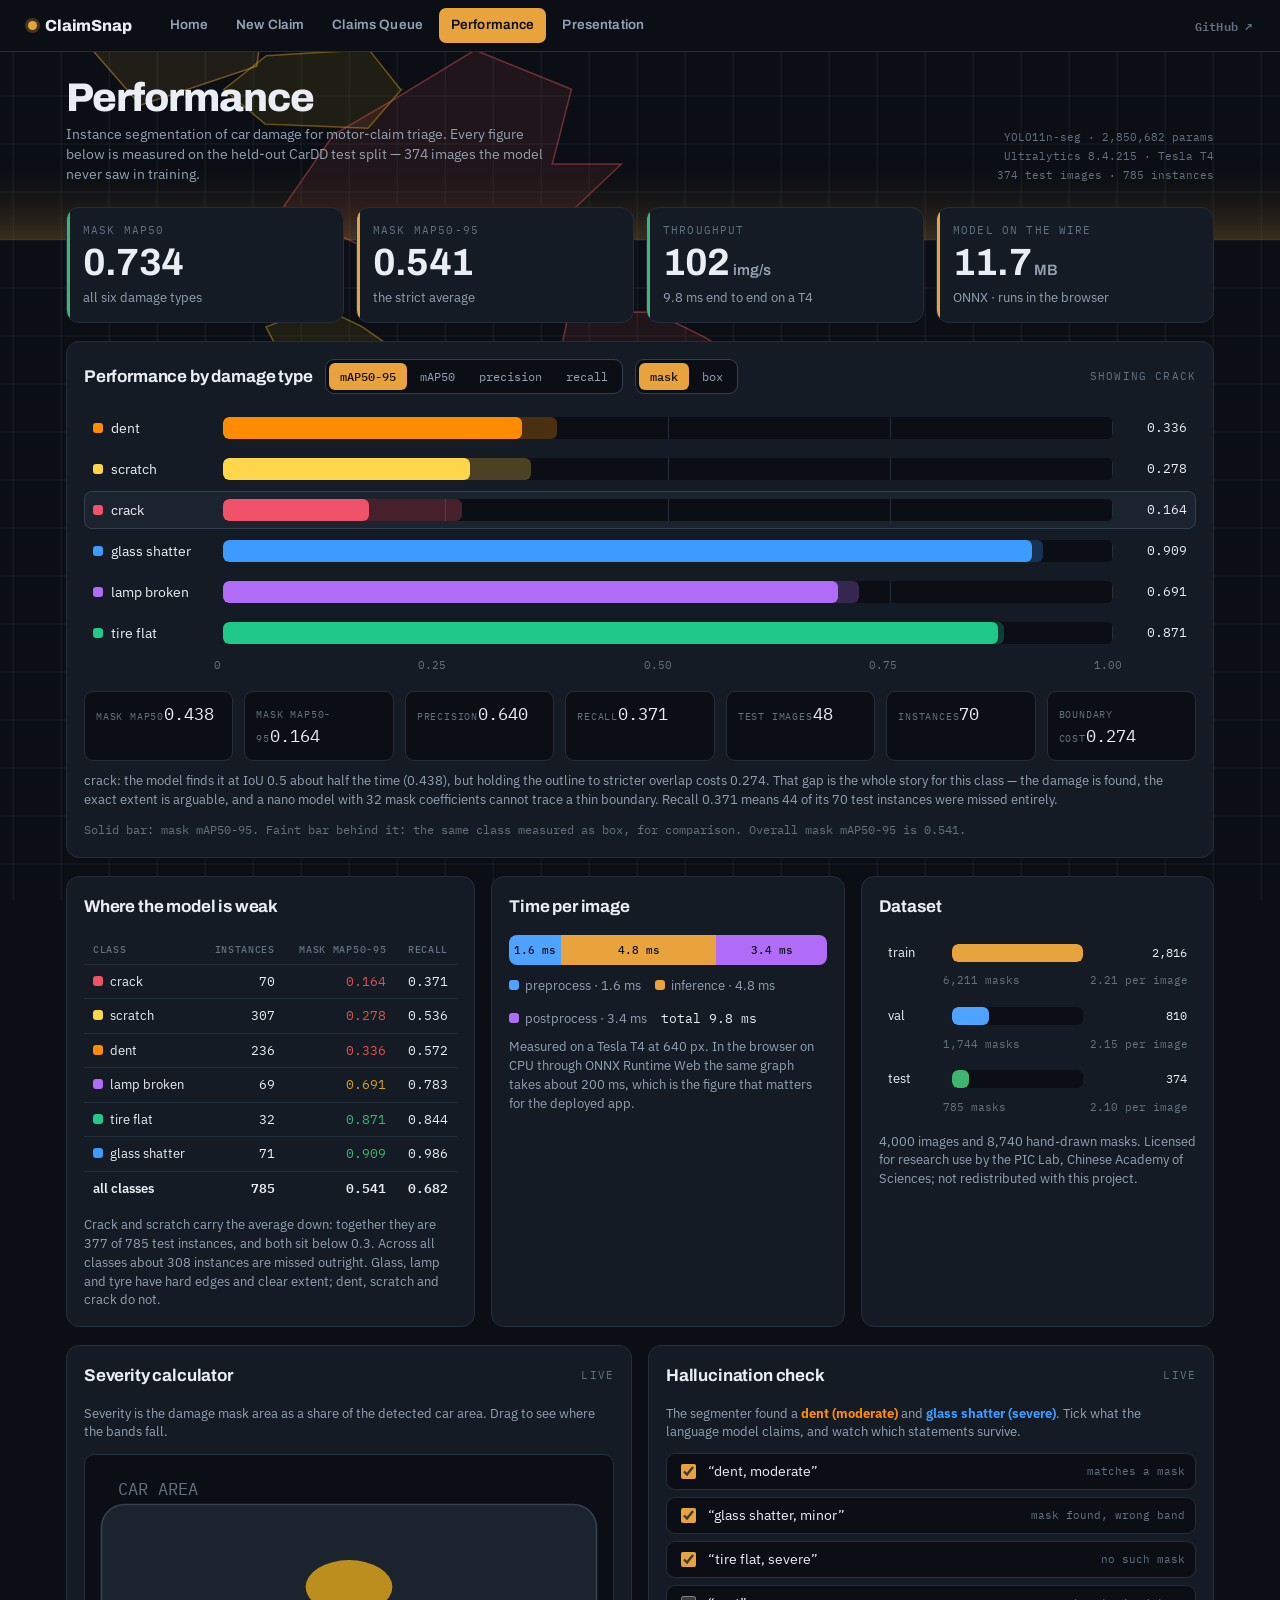
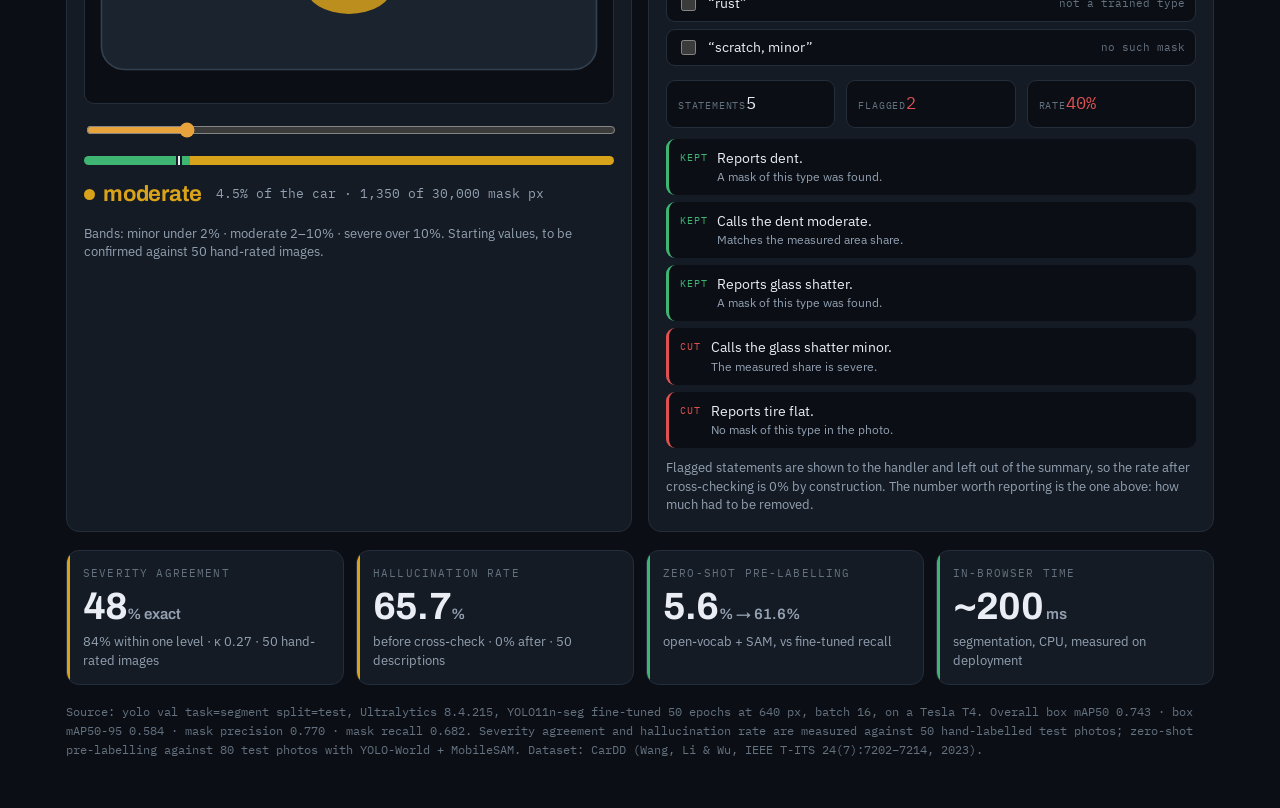
==== commit ab036f54: "Add animated background, presentation, calibrated severity thresholds, status fix" ====
--- a/dashboard.html
+++ b/dashboard.html
@@ -145,6 +145,7 @@
 
 </head>
 <body>
+<script src="bg.js"></script>
 <script src="nav.js"></script>
 
 <div class="wrap">
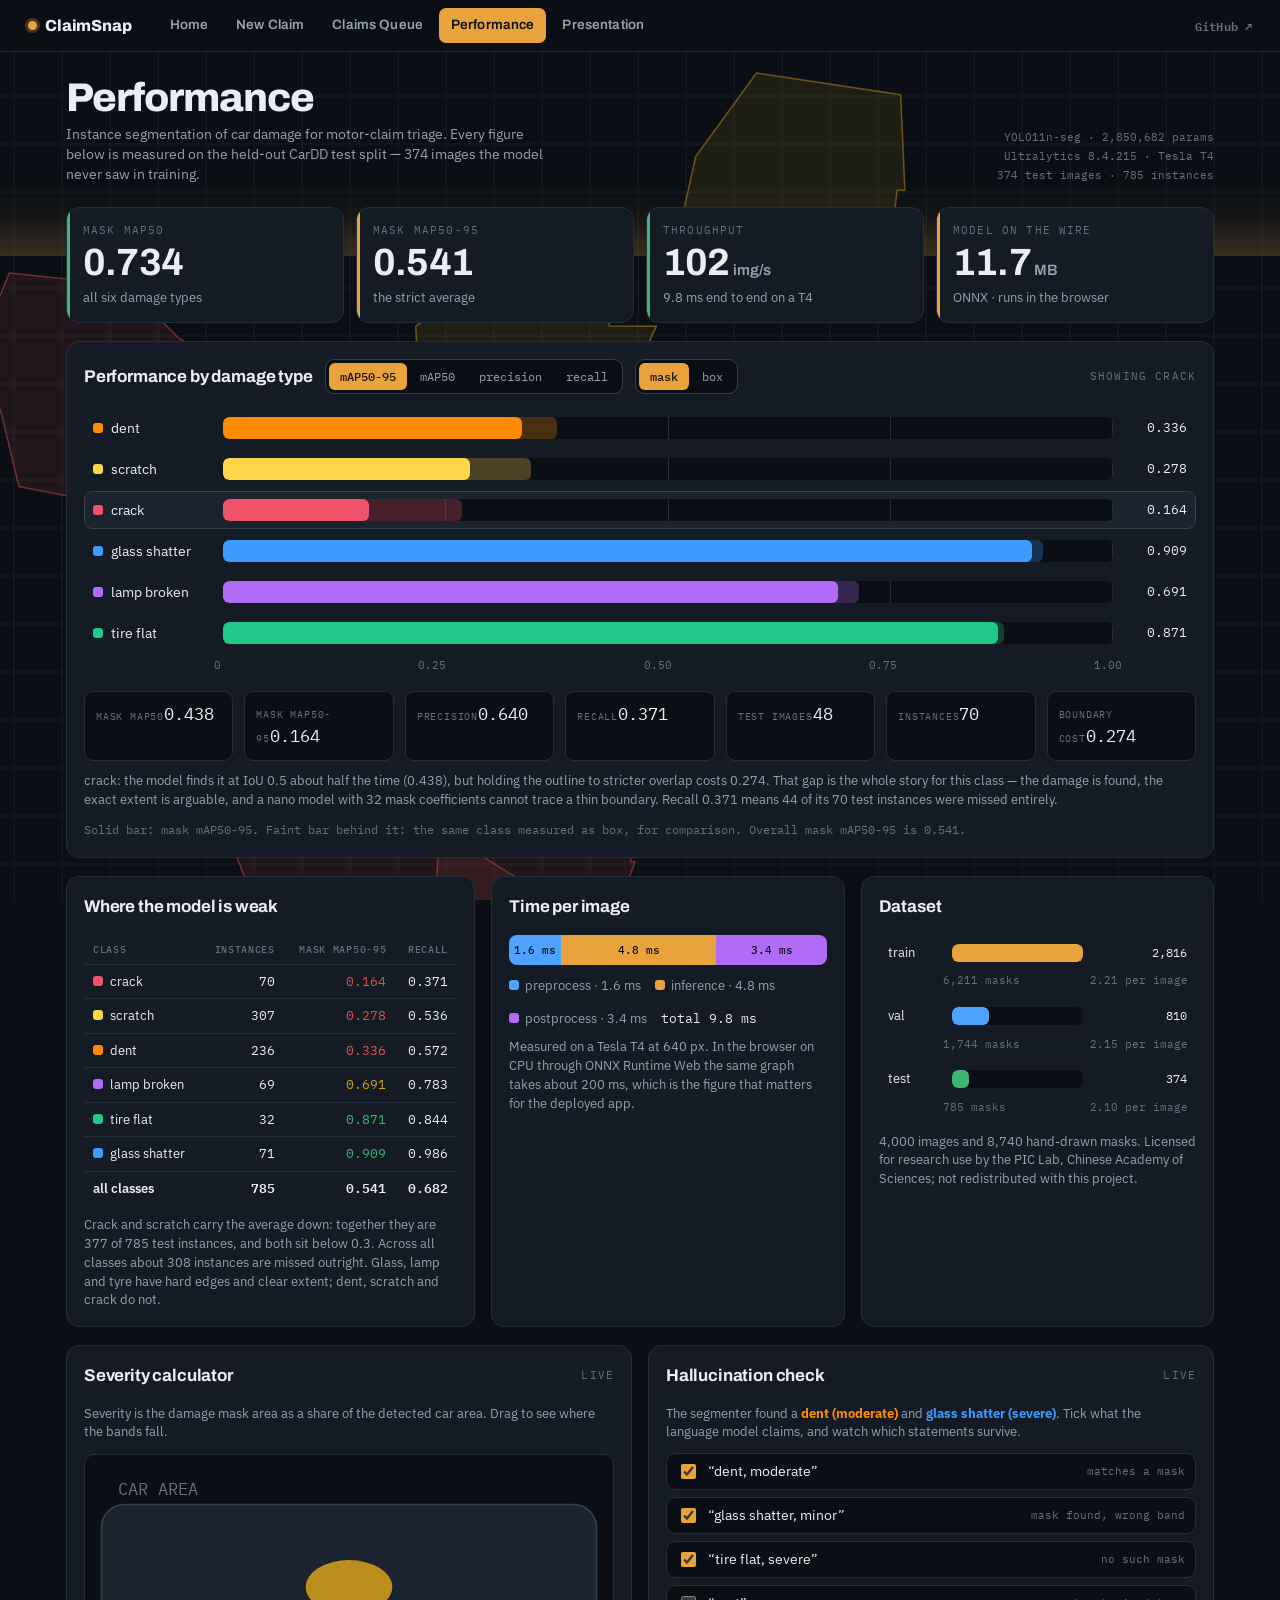
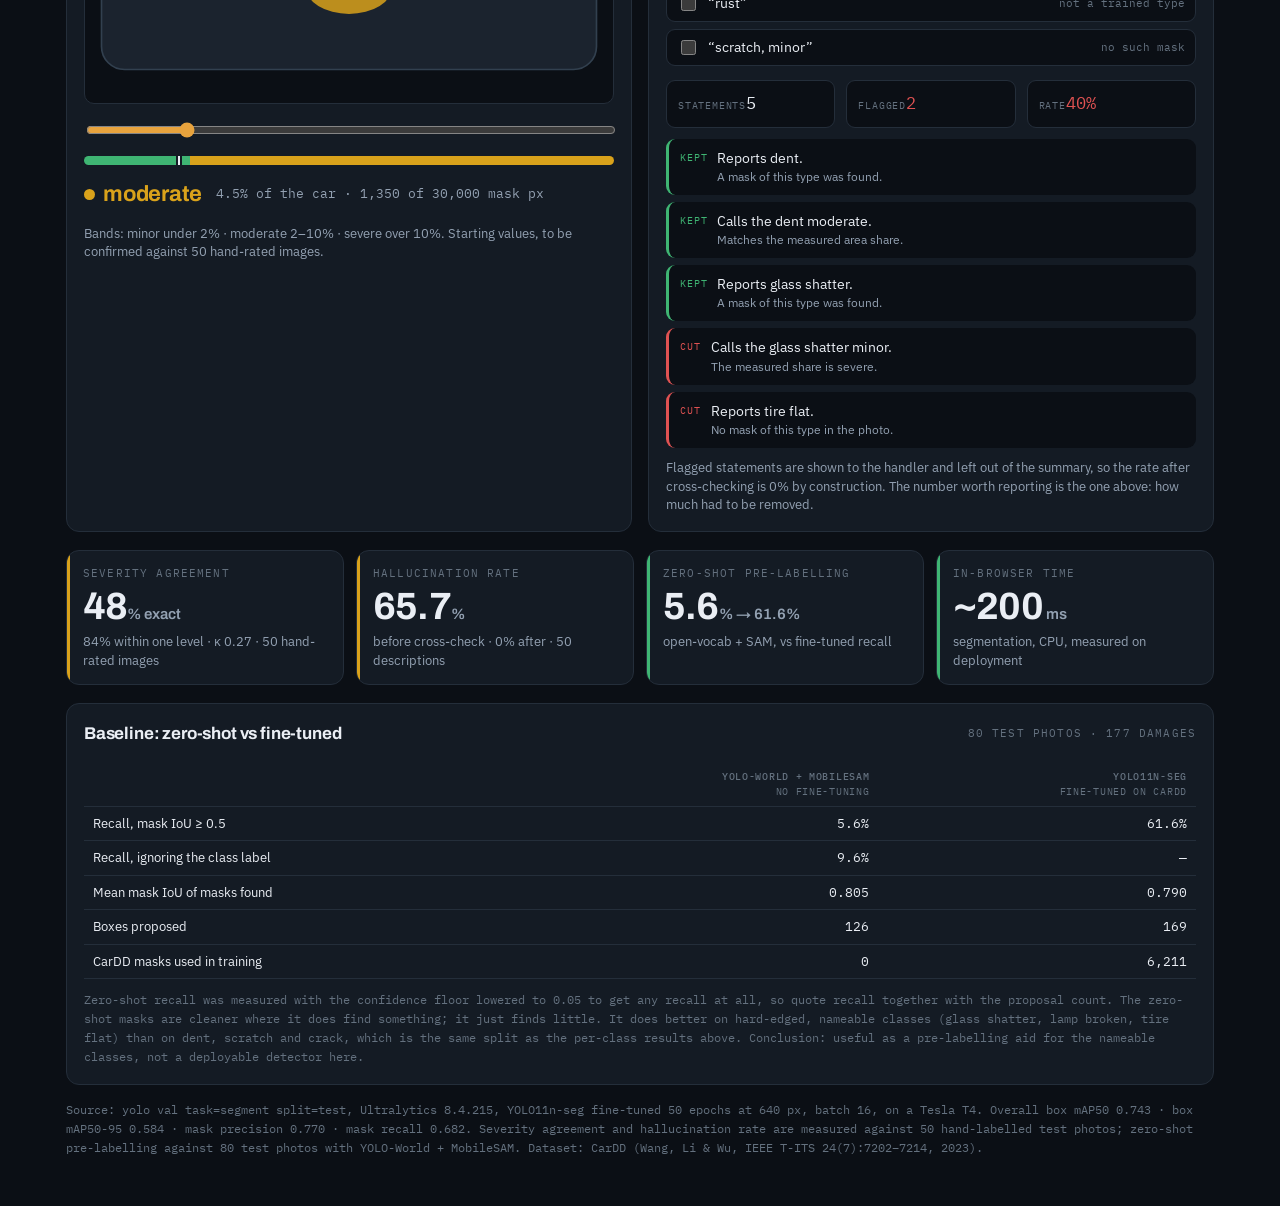
==== commit 38df36d5: "Three-question description, photo hero, samples, mask tracing, baseline table" ====
--- a/dashboard.html
+++ b/dashboard.html
@@ -284,6 +284,25 @@
     <span class="n">open-vocab + SAM, vs fine-tuned recall</span></div>
   <div class="tile good"><span class="lbl">In-browser time</span><span class="v">~200<small> ms</small></span>
     <span class="n">segmentation, CPU, measured on deployment</span></div>
+</section>
+
+<section class="panel" style="margin-bottom:16px">
+  <div class="head"><h2>Baseline: zero-shot vs fine-tuned</h2><span class="lbl">80 test photos &middot; 177 damages</span></div>
+  <table>
+    <thead><tr><th></th><th>YOLO-World + MobileSAM<br><span style="color:var(--faint);font-weight:400">no fine-tuning</span></th><th>YOLO11n-seg<br><span style="color:var(--faint);font-weight:400">fine-tuned on CarDD</span></th></tr></thead>
+    <tbody>
+      <tr><td>Recall, mask IoU &ge; 0.5</td><td class="m">5.6%</td><td class="m">61.6%</td></tr>
+      <tr><td>Recall, ignoring the class label</td><td class="m">9.6%</td><td class="m">&mdash;</td></tr>
+      <tr><td>Mean mask IoU of masks found</td><td class="m">0.805</td><td class="m">0.790</td></tr>
+      <tr><td>Boxes proposed</td><td class="m">126</td><td class="m">169</td></tr>
+      <tr><td>CarDD masks used in training</td><td class="m">0</td><td class="m">6,211</td></tr>
+    </tbody>
+  </table>
+  <p class="src" style="margin:12px 0 0">Zero-shot recall was measured with the confidence floor lowered to 0.05 to get any recall at all,
+    so quote recall together with the proposal count. The zero-shot masks are cleaner where it does find
+    something; it just finds little. It does better on hard-edged, nameable classes (glass shatter, lamp broken,
+    tire flat) than on dent, scratch and crack, which is the same split as the per-class results above.
+    Conclusion: useful as a pre-labelling aid for the nameable classes, not a deployable detector here.</p>
 </section>
 
 <p class="src">Source: <span class="m">yolo val task=segment split=test</span>, Ultralytics 8.4.215,
